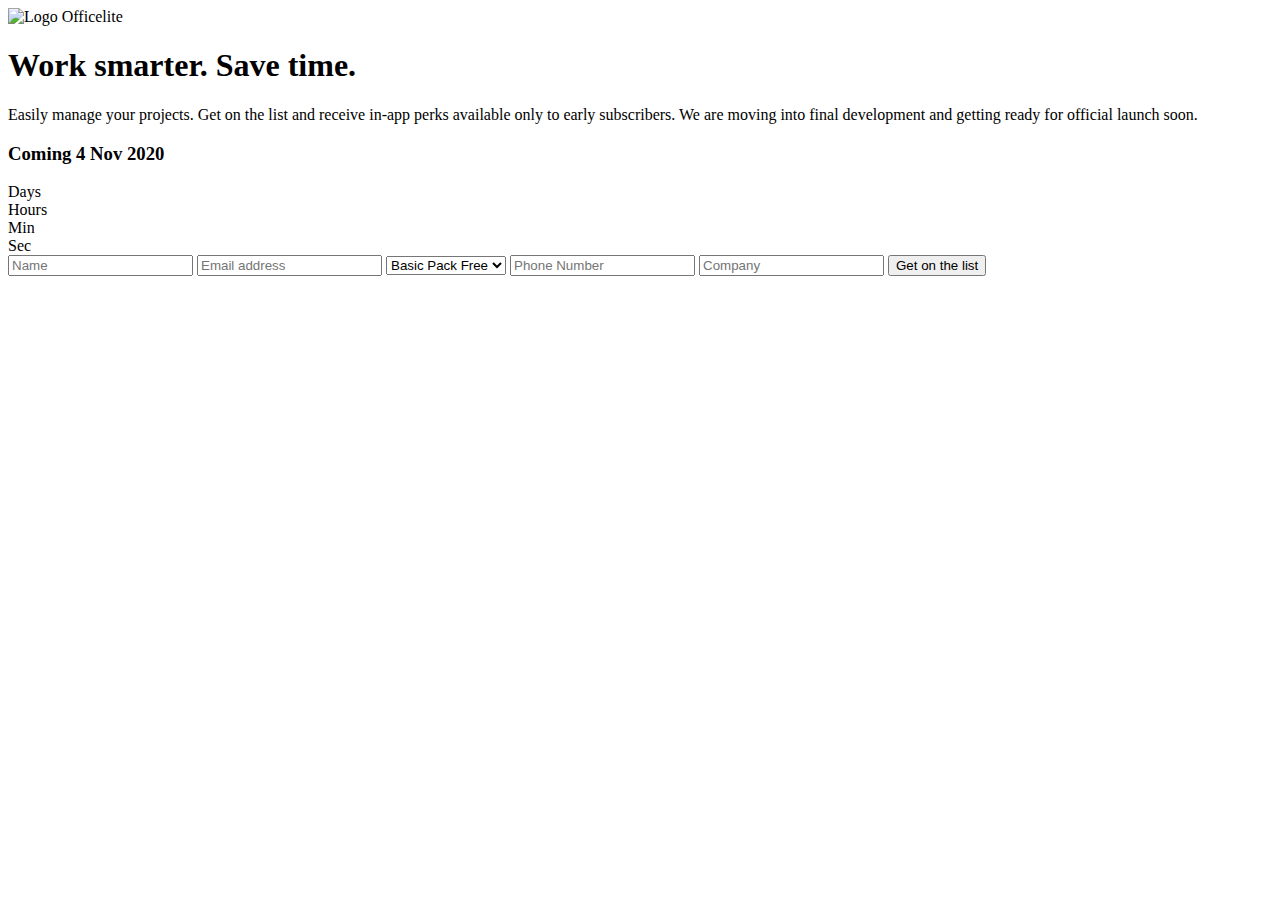
==== sign-up.html @ 4448d1ef "Add files via upload" ====
<!DOCTYPE html>
<html lang="en">
<head>
  <meta charset="UTF-8">
  <meta name="viewport" content="width=device-width, initial-scale=1.0">

  <link rel="stylesheet" type="text/css" href="sign-up-style.css">
  <link rel="icon" type="image/png" sizes="32x32" href="./assets/favicon-32x32.png">
  <link rel="preconnect" href="https://fonts.gstatic.com">
  <link href="https://fonts.googleapis.com/css2?family=Kumbh+Sans:wght@400;700&display=swap" rel="stylesheet">

    <title>Frontend Mentor | Officelite coming soon site</title>
</head>
<body>
  <div class="background"></div>
  <main>
    <div class="logo">
      <img src="./assets/shared/logo.svg" alt="Logo Officelite">
    </div>  
    <div class="container">
      <div class="offer">
        <h1>Work smarter. Save time.</h1>
        <p>Easily manage your projects. Get on the list and receive in-app perks available only to 
        early subscribers. We are moving into final development and getting ready for official launch soon.</p>

        <div class="counter">
          <!-- If you're choosing to make this date dynamic, set it to 30 days in the future from the moment the visitor views the page -->
          <h3>Coming <span class="counter_date">4 Nov 2020</span></h3>

          <!-- If you're choosing to make this timer dynamic, have it countdown from the date you set above -->
          <div id="clockdiv">
            <div>
              <span class="days"></span>
              <div class="smalltext">Days</div>
            </div>
            <div>
              <span class="hours"></span>
              <div class="smalltext">Hours</div>
            </div>
            <div>
              <span class="minutes"></span>
              <div class="smalltext">Min</div>
            </div>
            <div>
              <span class="seconds"></span>
              <div class="smalltext">Sec</div>
            </div>
        </div>
      </div>
    </div>
    <div class="form_wrapper">
      <form>
        <input type="text" id="name" title="Name" required name="fullName" placeholder="Name">
        <input type="email" id="email" title="Email" required name="email" placeholder="Email address">
        <select class="select">
          <option value="basic">Basic Pack Free</option>
          <option value="pro">Pro $9.99</option>
          <option class="ultimate">Ultimate $19.99</option>
        </select>
        <input type="tel" id='phone' required placeholder="Phone Number">
        <input type="text" id='company' required placeholder="Company">
        <input type="submit" name="submit" value="Get on the list">
      </form>
    </div>
  </main>
  <script src="script.js"></script>
</body>
</html>
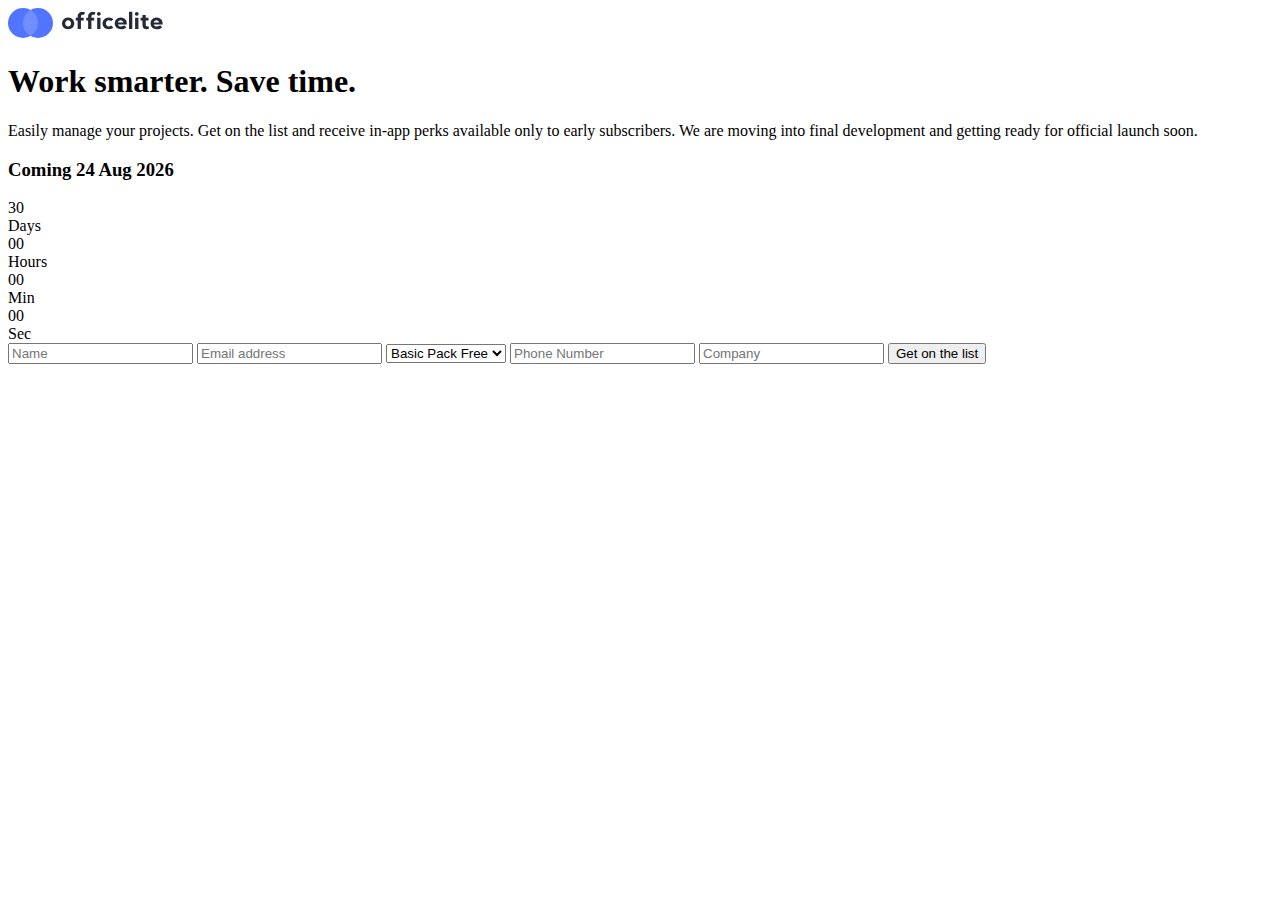
==== commit e27b2aaa: "Update sign-up.html" ====
--- a/sign-up.html
+++ b/sign-up.html
@@ -4,7 +4,7 @@
   <meta charset="UTF-8">
   <meta name="viewport" content="width=device-width, initial-scale=1.0">
 
-  <link rel="stylesheet" type="text/css" href="sign-up-style.css">
+  <link rel="stylesheet" type="text/css" href="./styles/sign-up-style.css">
   <link rel="icon" type="image/png" sizes="32x32" href="./assets/favicon-32x32.png">
   <link rel="preconnect" href="https://fonts.gstatic.com">
   <link href="https://fonts.googleapis.com/css2?family=Kumbh+Sans:wght@400;700&display=swap" rel="stylesheet">
@@ -65,4 +65,4 @@
   </main>
   <script src="script.js"></script>
 </body>
-</html>+</html>
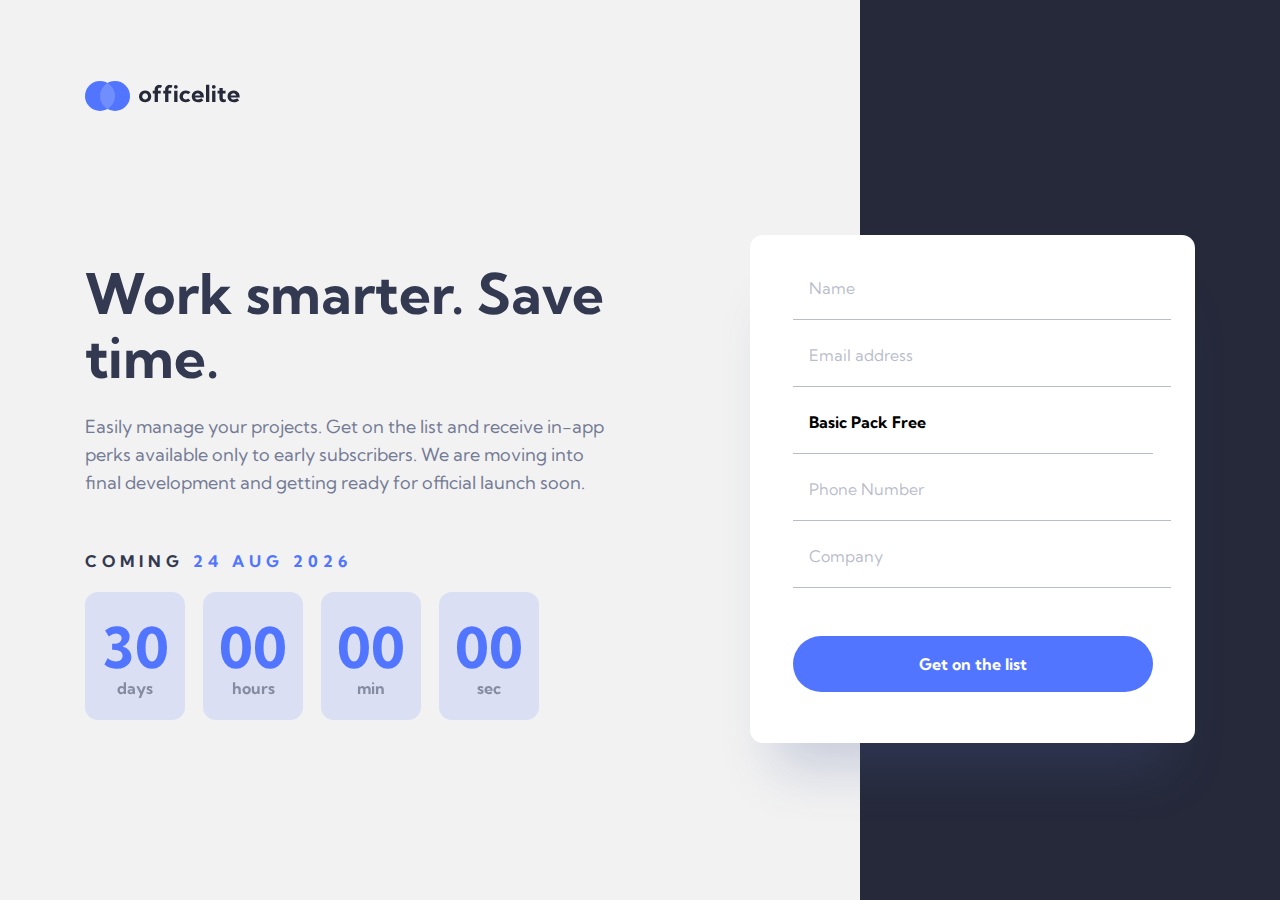
==== commit f2d801fc: "Update sign-up.html" ====
--- a/sign-up.html
+++ b/sign-up.html
@@ -4,7 +4,7 @@
   <meta charset="UTF-8">
   <meta name="viewport" content="width=device-width, initial-scale=1.0">
 
-  <link rel="stylesheet" type="text/css" href="./styles/sign-up-style.css">
+  <link rel="stylesheet" type="text/css" href="./css/sign-up-style.css">
   <link rel="icon" type="image/png" sizes="32x32" href="./assets/favicon-32x32.png">
   <link rel="preconnect" href="https://fonts.gstatic.com">
   <link href="https://fonts.googleapis.com/css2?family=Kumbh+Sans:wght@400;700&display=swap" rel="stylesheet">
--- a/css/sign-up-style.css
+++ b/css/sign-up-style.css
@@ -0,0 +1,818 @@
+:root {
+    --blue: #5175FF;
+    --light-blue: #829CFF;
+    --gray-light: #747B95;
+    --gray-medium: #333950;
+    --gray-dark: #25293A;
+    --red: #F05B5B;
+}
+/* || CSS reset */
+html, body, div, span, applet, object, iframe,
+h1, h2, h3, h4, h5, h6, p, blockquote, pre,
+a, abbr, acronym, address, big, cite, code,
+del, dfn, em, img, ins, kbd, q, s, samp,
+small, strike, strong, sub, sup, tt, var,
+b, u, i, center,
+dl, dt, dd, ol, ul, li,
+fieldset, form, label, legend,
+table, caption, tbody, tfoot, thead, tr, th, td,
+article, aside, canvas, details, embed, 
+figure, figcaption, footer, header, hgroup, 
+menu, nav, output, ruby, section, summary,
+time, mark, audio, video {
+	margin: 0;
+	padding: 0;
+	border: 0;
+	font-size: 100%;
+	font: inherit;
+	vertical-align: baseline;
+}
+button {
+    appearance: auto;
+    text-rendering: auto;
+    letter-spacing: normal;
+    word-spacing: normal;
+    text-transform: none;
+    text-indent: 0px;
+    text-shadow: none;
+    display: inline-block;
+    text-align: center;
+    align-items: flex-start;
+    cursor: pointer;
+    background-color: transparent;
+    box-sizing: border-box;
+    margin: 0em;
+    font: initial;
+    padding: 0px;
+    border: none; 
+    font-family: 'Kumbh Sans', sans-serif;
+}
+
+/* HTML5 display-role reset for older browsers */
+article, aside, details, figcaption, figure, 
+footer, header, hgroup, menu, nav, section {
+	display: block;
+}
+body {
+	line-height: 1;
+}
+ol, ul {
+	list-style: none;
+}
+blockquote, q {
+	quotes: none;
+}
+blockquote:before, blockquote:after,
+q:before, q:after {
+	content: '';
+	content: none;
+}
+table {
+	border-collapse: collapse;
+	border-spacing: 0;
+}
+main {
+    flex-grow: 1;
+}
+
+/* ||  GENERAL STYLES*/
+
+.attribution {
+    font-size: 11px;
+    text-align: center;
+}
+.attribution a {
+     color: hsl(228, 45%, 44%);
+}
+body {
+    font-family: 'Kumbh Sans', sans-serif;
+    font-size: 18px;
+    font-style: normal;
+    font-weight: 400;
+    line-height: 28px;
+    letter-spacing: 0px;
+    color: var(--gray-light);
+    min-height: 100vh;
+    flex-direction: column;
+    background-color: #F2F2F2;
+    position: relative;
+    box-sizing: border-box;
+}
+h1 {
+    font-size: 56px;
+    font-style: normal;
+    font-weight: 700;
+    line-height: 64px;
+    letter-spacing: 0px;
+    color: var(--gray-medium);
+}
+h2 {
+    font-size: 20px;
+    font-style: normal;
+    font-weight: 700;
+    line-height: 28px;
+    letter-spacing: 0px;
+    color: var(--gray-medium);
+}
+h3 {
+    font-size: 16px;
+    font-style: normal;
+    font-weight: 700;
+    line-height: 48px;
+    letter-spacing: 5px;
+    text-transform: uppercase;
+    color:var(--gray-medium);
+}
+.btn-1 {
+    font-family: 'Kumbh Sans', sans-serif;
+    background: var(--blue);
+    color: white;
+    font-size: 16px;
+    font-style: normal;
+    font-weight: 700;
+    line-height: 28px;
+    letter-spacing: 0px;
+    text-align: center;
+    height: 56px;
+    width: 171px;
+    border-radius: 28px;
+    box-shadow: 0px 25px 25px -10px rgba(63, 91, 194, 0.247159);
+}
+button:hover{
+    background-color: #829CFF;
+}
+
+/* 	=====================
+	   DESKTOP 1440px
+    =====================
+*/
+@media screen and (min-width: 1023px) {
+main {
+    max-width: 1110px;
+    margin: auto;
+}
+.logo img{
+    max-width: 155px;
+    margin-top: 81px;
+
+}
+.background {
+    width: 420px;
+    height: 100vh;
+    position: absolute;
+    right: 0;
+    top: 0;
+    background-color: var(--gray-dark);
+    background-image: url('./assets/sign-up/bg-pattern-side.svg');
+    background-size: 2036px;
+    background-repeat: no-repeat;
+    background-position: left -763px top -781px;
+    z-index: -1;
+}
+.container {
+    width: 100%;
+    height: 508px;
+    margin: auto;
+    display: flex;
+    justify-content: space-between;
+    align-items: center;
+    margin-top: 143px;
+}
+.offer {
+    width: 526px;
+}
+p {
+    margin-top: 23px;
+    margin-bottom: 40px;
+}
+h1 {
+    margin-top: -50px;
+}
+h3 {
+    margin-bottom: 7px;
+}
+
+/* -- COUNTER --*/
+.counter_date {
+    color: var(--blue);
+}
+.counter_wrapper {
+    width: 1110px;
+    display: flex;
+    justify-content: space-between;
+    flex-direction: row;
+    align-items: center;
+}
+#clockdiv{
+	color: #fff;
+	display: inline-block;
+	font-weight: 100;
+	text-align: center;
+	font-size: 30px;
+}
+
+#clockdiv > div{
+    width: 100px;
+    height: 128px;
+    color: var(--blue);
+    background: rgb(81, 117, 255, 0.15);;
+    border-radius: 13px; 
+    font-weight: bold;
+    font-size: 56px;
+    line-height: 52px;
+    text-align: center;
+	display: inline-block;
+    margin-right: 10px;
+}
+
+#clockdiv div > span{
+	padding-top: 30px;
+	display: inline-block;
+}
+
+.smalltext{
+    text-transform: lowercase;
+    color: var(--gray-medium);
+    mix-blend-mode: normal;
+    opacity: 0.5;
+    font-weight: bold;
+    font-size: 16px;
+    line-height: 28px;
+    padding-top: 0px;
+}
+/* -- FORM -- */
+.form_wrapper {
+    width: 445px;
+    height: 508px;
+    background-color: white;
+    box-shadow: 0px 50px 50px -25px rgba(75, 92, 154, 0.247159);
+    border-radius: 13px;
+    transform: translateY(-27px);
+}
+form {
+    width: 360px;
+    height: 321px;
+    margin: auto;
+    margin-top: 18px;
+}
+input[type=submit] {
+    width: 100%;
+    font-family: 'Kumbh Sans', sans-serif;
+    background: var(--blue);
+    color: white;
+    font-size: 16px;
+    font-style: normal;
+    font-weight: 700;
+    line-height: 28px;
+    letter-spacing: 0px;
+    text-align: center;
+    height: 56px;
+    border-radius: 28px;
+    border: none;
+    position: absolute;
+    width: 360px;
+    bottom: 51px;
+}
+::-webkit-input-placeholder { /* Chrome/Opera/Safari */
+    color: rgba(116, 123, 149, 0.5);
+}
+::-moz-placeholder { /* Firefox 19+ */
+    color: rgba(116, 123, 149, 0.5);
+}
+:-ms-input-placeholder { /* IE 10+ */
+    color: rgba(116, 123, 149, 0.5);
+}
+:-moz-placeholder { /* Firefox 18- */
+    color: rgba(116, 123, 149, 0.5);
+}
+
+input[type=text], input[type=email], 
+input[type=tel], select {
+    width: 100%;
+    border: none;
+    border-bottom: 1px solid rgba(116, 123, 149, 0.5);
+    font-family: 'Kumbh Sans', sans-serif;
+    font-size: 16px;
+    font-style: normal;
+    font-weight: normal;
+    line-height: 28px;
+    letter-spacing: 0px;
+    margin-top: 11px;
+    padding-top: 10px;
+    padding-left: 16px;
+    padding-bottom: 17px;
+}
+select {
+    font-weight: 700;
+    padding-left: 16px; 
+    -webkit-box-sizing: border-box;
+    -moz-box-sizing: border-box;
+    box-sizing: border-box;
+    -webkit-appearance: none;
+    -moz-appearance: none;
+}
+
+select.select {
+    background: url('./assets/sign-up/icon-arrow-down.svg');
+    background-size: 11px;
+    background-repeat: no-repeat;
+    background-position: right;
+}
+select:focus {
+    border: none;
+    outline: 0;
+}
+input:focus {
+    border: none;
+    outline: 0;
+}
+option {
+    width: 100%;
+    border-bottom: 1px solid rgba(116, 123, 149, 0.5);
+    background-image: url('./assets/sign-up/icon-check.svg');
+    background-size: 20px;
+    background-repeat: no-repeat;
+    background-position: right;
+    border-radius: 20px;
+    padding: 10px;
+}
+/* input:focus, select:focus, textarea:focus, form:focus, button:focus {outline:0;} */
+
+input:required:focus:valid {
+    border-bottom: 1px solid var(--red);
+    background: url('./assets/sign-up/icon-check.svg');
+    background-size: 20px;
+    background-repeat: no-repeat;
+    background-position: right;
+}
+input:focus:invalid {
+    border-bottom: 1px solid var(--red);
+    background: url('./assets/sign-up/icon-cross.svg');
+    background-size: 20px;
+    background-repeat: no-repeat;
+    background-position: right;
+}
+
+}
+
+
+
+
+
+/* 	=====================
+	    TABLET 768px
+    =====================
+*/
+@media(min-width: 421px) and (max-width: 1023px) {
+main {
+    max-width: 689px;
+    margin: auto;
+}
+.logo {
+    max-width: 155px;
+    margin-top: 72px;
+
+}
+.background {
+    width: 100%;
+    height: 380px;
+    position: absolute;
+    top: 865px;
+    right: 0;
+    background-color: var(--gray-dark);
+    background-image: url('./assets/sign-up/bg-pattern-side.svg');
+    background-size: 2036px;
+    background-repeat: no-repeat;
+    background-position: left -763px top -781px;
+    z-index: -1;
+}
+.container {
+    width: 100%;
+    margin: auto;
+    display: flex;
+    flex-direction: column;
+    justify-content: space-between;
+    align-items: center;
+    margin-top: 143px;
+}
+.offer {
+    width: 526px;
+}
+p {
+    font-size: 16px;
+    line-height: 26px;
+    text-align: center;
+    margin-top: 23px;
+    margin-bottom: 40px;
+}
+h1 {
+    font-size: 40px;
+    line-height: 48px;
+    text-align: center;
+    margin-top: -50px;
+}
+h3 {
+    text-align: center;
+    margin-bottom: 7px;
+}
+
+/* -- COUNTER --*/
+.counter_date {
+    color: var(--blue);
+}
+.counter_wrapper {
+    width: 689px;
+    display: flex;
+    justify-content: space-between;
+    flex-direction: row;
+    align-items: center;
+}
+#clockdiv{
+	color: #fff;
+	font-weight: 100;
+	text-align: center;
+	font-size: 30px;
+    display: flex;
+    justify-content: space-between;
+}
+.counter {
+    width: 448px;
+    margin: auto;
+}
+#clockdiv > div{
+    width: 100px;
+    height: 128px;
+    color: var(--blue);
+    background: rgb(81, 117, 255, 0.15);;
+    border-radius: 13px; 
+    font-weight: bold;
+    font-size: 56px;
+    line-height: 52px;
+    text-align: center;
+}
+
+#clockdiv div > span{
+	padding-top: 30px;
+	display: inline-block;
+}
+
+.smalltext{
+    text-transform: lowercase;
+    color: var(--gray-medium);
+    mix-blend-mode: normal;
+    opacity: 0.5;
+    font-weight: bold;
+    font-size: 16px;
+    line-height: 28px;
+    padding-top: 0px;
+}
+/* -- FORM -- */
+.form_wrapper {
+    width: 445px;
+    height: 508px;
+    background-color: white;
+    box-shadow: 0px 50px 50px -25px rgba(75, 92, 154, 0.247159);
+    border-radius: 13px;
+    margin-top: 104px;
+}
+form {
+    width: 360px;
+    height: 321px;
+    margin: auto;
+    margin-top: 18px;
+}
+input[type=submit] {
+    width: 100%;
+    font-family: 'Kumbh Sans', sans-serif;
+    background: var(--blue);
+    color: white;
+    font-size: 16px;
+    font-style: normal;
+    font-weight: 700;
+    line-height: 28px;
+    letter-spacing: 0px;
+    text-align: center;
+    height: 56px;
+    border-radius: 28px;
+    border: none;
+    position: absolute;
+    width: 360px;
+    bottom: 51px;
+}
+::-webkit-input-placeholder { /* Chrome/Opera/Safari */
+    color: rgba(116, 123, 149, 0.5);
+}
+::-moz-placeholder { /* Firefox 19+ */
+    color: rgba(116, 123, 149, 0.5);
+}
+:-ms-input-placeholder { /* IE 10+ */
+    color: rgba(116, 123, 149, 0.5);
+}
+:-moz-placeholder { /* Firefox 18- */
+    color: rgba(116, 123, 149, 0.5);
+}
+
+input[type=text], input[type=email], 
+input[type=tel], select {
+    width: 100%;
+    border: none;
+    border-bottom: 1px solid rgba(116, 123, 149, 0.5);
+    font-family: 'Kumbh Sans', sans-serif;
+    font-size: 16px;
+    font-style: normal;
+    font-weight: normal;
+    line-height: 28px;
+    letter-spacing: 0px;
+    margin-top: 11px;
+    padding-top: 10px;
+    padding-left: 16px;
+    padding-bottom: 17px;
+}
+select {
+    font-weight: 700;
+    padding-left: 16px; 
+    -webkit-box-sizing: border-box;
+    -moz-box-sizing: border-box;
+    box-sizing: border-box;
+    -webkit-appearance: none;
+    -moz-appearance: none;
+}
+
+select.select {
+    background: url('./assets/sign-up/icon-arrow-down.svg');
+    background-size: 11px;
+    background-repeat: no-repeat;
+    background-position: right;
+}
+select:focus {
+    border: none;
+    outline: 0;
+}
+input:focus {
+    border: none;
+    outline: 0;
+}
+option {
+    width: 100%;
+    border-bottom: 1px solid rgba(116, 123, 149, 0.5);
+    background-image: url('./assets/sign-up/icon-check.svg');
+    background-size: 20px;
+    background-repeat: no-repeat;
+    background-position: right;
+    border-radius: 20px;
+    padding: 10px;
+}
+/* input:focus, select:focus, textarea:focus, form:focus, button:focus {outline:0;} */
+
+input:required:focus:valid {
+    border-bottom: 1px solid var(--red);
+    background: url('./assets/sign-up/icon-check.svg');
+    background-size: 20px;
+    background-repeat: no-repeat;
+    background-position: right;
+}
+input:focus:invalid {
+    border-bottom: 1px solid var(--red);
+    background: url('./assets/sign-up/icon-cross.svg');
+    background-size: 20px;
+    background-repeat: no-repeat;
+    background-position: right;
+}
+
+
+
+}
+
+
+
+
+/* 	=====================
+	    MOBILE 375px
+    =====================
+*/
+@media(max-width:376px) {
+body {
+    background-color: #F2F2F2;
+    position: relative;
+    box-sizing: border-box;
+    background-image: url(./assets/home/bg-pattern-header.svg);
+    background-repeat: no-repeat;
+    background-position: top -170px right -41px;
+    background-size: 458px;
+}
+main {
+    max-width: 327px;
+    margin: auto;
+}
+
+.background {
+    width: 100%;
+    height: 320px;
+    position: absolute;
+    bottom: 0;
+    background-color: var(--gray-dark);
+    background-image: url('./assets/sign-up/bg-pattern-side.svg');
+    background-size: 1202px;
+    background-repeat: no-repeat;
+    background-position: left -413px top -408px;
+    z-index: -1;
+}
+.logo {
+    width: 155px;
+    margin: 46px auto 70px auto;
+
+}
+.offer h1 {
+    font-weight: bold;
+    font-size: 40px;
+    line-height: 48px;
+    text-align: center;
+    margin-top: 29px;
+}
+.offer p{
+    font-size: 16px;
+    line-height: 26px;
+    text-align: center;
+    margin-top: 26px;
+    margin-bottom: 25px;
+}
+/* -- COUNTER --*/
+
+.counter_date {
+    color: var(--blue);
+}
+h3 {
+    text-align: center;
+    margin-top: 64px;
+    margin-bottom: 17px;
+}
+.counter_wrapper {
+    width: 327px;
+    display: flex;
+    justify-content: space-between;
+    flex-direction: column;
+    align-items: center;
+}
+.counter {
+    margin-bottom: 40px;
+}
+#clockdiv{
+    width: 328px;
+	color: #fff;
+	display: inline-block;
+	font-weight: 100;
+	text-align: center;
+	font-size: 30px;
+    display: flex;
+    flex-direction: row;
+    justify-content: space-between;
+}
+
+#clockdiv > div{
+    width: 72px;
+    height: 92px;
+    color: var(--blue);
+    background: rgb(81, 117, 255, 0.15);
+    border-radius: 4px; 
+    font-weight: bold;
+    font-size: 32px;
+    text-align: center;
+    box-sizing: border-box;
+}
+
+#clockdiv div > span{
+	padding-top: 22px;
+	display: inline-block;
+}
+
+.smalltext{
+    text-transform: lowercase;
+    color: var(--blue);
+    mix-blend-mode: normal;
+    opacity: 0.5;
+    font-weight: bold;
+    font-size: 12px;
+    line-height: 28px;
+    padding-top: 4px;
+}
+
+
+/* -- FORM -- */
+.form_wrapper {
+    width: 327px;
+    height: 465px;
+    background-color: white;
+    box-shadow: 0px 50px 50px -25px rgba(75, 92, 154, 0.247159);
+    border-radius: 13px;
+    transform: translateY(-90px);
+}
+form {
+    width: 100%;
+    height: 321px;
+    margin: auto;
+    margin-top: 153px;
+
+}
+input[type=submit] {
+    font-family: 'Kumbh Sans', sans-serif;
+    background: var(--blue);
+    color: white;
+    font-size: 16px;
+    font-style: normal;
+    font-weight: 700;
+    line-height: 28px;
+    letter-spacing: 0px;
+    text-align: center;
+    height: 56px;
+    border-radius: 28px;
+    border: none;
+    width: 279px;
+    position: absolute;
+    left: 24px;
+    bottom: 24px;
+}
+::-webkit-input-placeholder { /* Chrome/Opera/Safari */
+    color: rgba(116, 123, 149, 0.5);
+}
+::-moz-placeholder { /* Firefox 19+ */
+    color: rgba(116, 123, 149, 0.5);
+}
+:-ms-input-placeholder { /* IE 10+ */
+    color: rgba(116, 123, 149, 0.5);
+}
+:-moz-placeholder { /* Firefox 18- */
+    color: rgba(116, 123, 149, 0.5);
+}
+
+input[type=text], input[type=email], 
+input[type=tel], select {
+    width: 259px;
+    margin-left: 24px;
+    border: none;
+    border-bottom: 1px solid rgba(116, 123, 149, 0.5);
+    font-family: 'Kumbh Sans', sans-serif;
+    font-size: 16px;
+    font-style: normal;
+    font-weight: normal;
+    line-height: 28px;
+    letter-spacing: 0px;
+    margin-top: 15px;
+    padding-top: 10px;
+    padding-left: 16px;
+    padding-bottom: 17px;
+}
+select {
+    font-weight: 700;
+    padding-left: 16px; 
+    -webkit-box-sizing: border-box;
+    -moz-box-sizing: border-box;
+    box-sizing: border-box;
+    -webkit-appearance: none;
+    -moz-appearance: none;
+}
+
+select.select {
+    width: 279px;
+    background: url('./assets/sign-up/icon-arrow-down.svg');
+    background-size: 11px;
+    background-repeat: no-repeat;
+    background-position: right;
+}
+select:focus {
+    border: none;
+    outline: 0;
+}
+input:focus {
+    border: none;
+    outline: 0;
+}
+option {
+    width: 100%;
+    border-bottom: 1px solid rgba(116, 123, 149, 0.5);
+    background-image: url('./assets/sign-up/icon-check.svg');
+    background-size: 20px;
+    background-repeat: no-repeat;
+    background-position: right;
+    border-radius: 20px;
+    padding: 10px;
+}
+/* input:focus, select:focus, textarea:focus, form:focus, button:focus {outline:0;} */
+
+input:required:focus:valid {
+    border-bottom: 1px solid var(--red);
+    background: url('./assets/sign-up/icon-check.svg');
+    background-size: 20px;
+    background-repeat: no-repeat;
+    background-position: right;
+}
+input:focus:invalid {
+    border-bottom: 1px solid var(--red);
+    background: url('./assets/sign-up/icon-cross.svg');
+    background-size: 20px;
+    background-repeat: no-repeat;
+    background-position: right;
+}
+
+
+
+}
